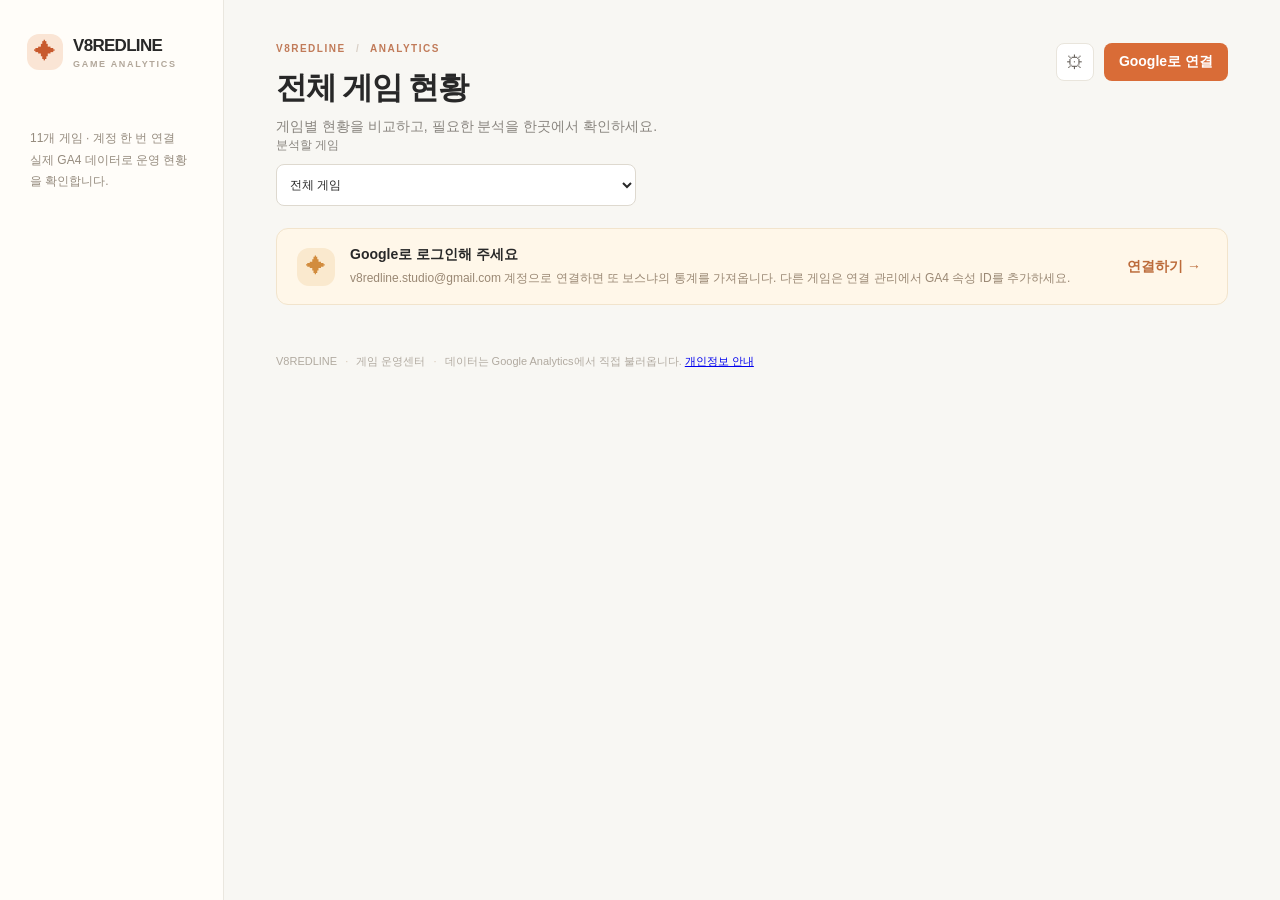
==== index.html @ 9ec0ca40 "Fix report transport from ProjectManager 4fd0109" ====
<!doctype html>
<html lang="ko">
  <head>
    <meta charset="utf-8" />
    <meta name="viewport" content="width=device-width, initial-scale=1" />
    <meta name="referrer" content="strict-origin-when-cross-origin" />
    <meta
      http-equiv="Content-Security-Policy"
      content="default-src 'self'; script-src 'self' https://accounts.google.com/gsi/client; style-src 'self' https://accounts.google.com/gsi/style; connect-src 'self' https://accounts.google.com/gsi/ https://analyticsdata.googleapis.com https://openidconnect.googleapis.com; frame-src https://accounts.google.com/gsi/; img-src 'self' data:; base-uri 'none'; object-src 'none'; form-action 'none'"
    />
    <title>V8REDLINE · 게임 운영센터</title>
    <link rel="stylesheet" href="styles.css?v=d8321d02c9e5" />
    <script defer src="https://accounts.google.com/gsi/client"></script>
    <script defer src="core.js?v=04985d9f2e78"></script>
    <script defer src="attribution.js?v=56ecf8039d36"></script>
    <script defer src="app.js?v=4ebee362d369"></script>
  </head>
  <body>
    <div class="shell">
      <aside class="sidebar">
        <div class="brand">
          <span class="brand-icon">✦</span>
          <div><b>V8REDLINE</b><small>GAME ANALYTICS</small></div>
        </div>
        <p class="nav-label">GAME WORKSPACE</p>
        <a class="nav-item selected" href="#portfolio"><span>▦</span> 전체 게임 현황</a>
        <a class="nav-item" href="#game-detail"><span>◈</span> 선택 게임 상세</a>
        <button id="manage-games" class="nav-item">⚙ 게임 연결 관리</button>
        <p class="sidebar-note">11개 게임 · 계정 한 번 연결<br>실제 GA4 데이터로 운영 현황을 확인합니다.</p>
        <div class="side-footer">
          <span class="dot"></span> Firebase Analytics
          <small>게임 운영 리포트</small>
        </div>
      </aside>
      <main id="overview">
        <header>
          <div>
            <p class="eyebrow">V8REDLINE <span>/</span> ANALYTICS</p>
            <h1 id="page-heading">전체 게임 현황 <span>✦</span></h1>
            <p class="subtitle">
              게임별 현황을 비교하고, 필요한 분석을 한곳에서 확인하세요.
            </p>
          </div>
          <div class="head-actions">
            <button
              id="settings-btn"
              class="icon-btn"
              title="연결 설정"
              aria-label="연결 설정"
            >
              ⚙</button
            ><button id="login-btn" class="btn primary">Google로 연결</button
            ><button id="logout-btn" class="btn subtle hidden">
              연결 끊기
            </button>
          </div>
        </header>
        <label class="game-picker" for="game-select">분석할 게임<select id="game-select"><option value="all">전체 게임</option></select></label>

        <section id="welcome" class="notice">
          <div class="notice-icon">✦</div>
          <div>
            <b>Google로 로그인해 주세요</b>
            <p>
              v8redline.studio@gmail.com 계정으로 연결하면 또 보스냐의 통계를 가져옵니다. 다른 게임은 연결 관리에서 GA4 속성 ID를 추가하세요.
            </p>
          </div>
          <button id="welcome-connect" class="text-btn">연결하기 →</button>
        </section>
        <div id="private-content" hidden>
          <div class="toolbar">
            <div class="status">
              <span id="status-dot" class="status-dot"></span
              ><span id="status-text">연결 전</span
              ><span class="divider">/</span
              ><span id="updated">데이터를 불러오지 않았어요</span>
            </div>
            <div class="filters">
              <label data-ubr>유입 <select id="acquisition"><option value="">전체 유입</option><option value="meta">메타 유료 유입</option></select></label>
              <label data-ubr>캠페인 <select id="campaign"><option value="">전체 캠페인</option></select></label>
              <label data-ubr>광고 <select id="ad"><option value="">전체 광고</option></select></label>
              <label
                >국가
                <select id="country">
                  <option value="">전체 국가</option>
                  <option value="Brazil">브라질</option>
                  <option value="South Korea">대한민국</option>
                </select></label
              ><label
                >기간
                <select id="period">
                  <option value="6daysAgo">최근 7일</option>
                  <option value="27daysAgo" selected>최근 28일</option>
                  <option value="89daysAgo">최근 90일</option>
                </select></label
              ><button id="refresh-btn" class="btn subtle" disabled>
                ↻ 새로고침
              </button>
            </div>
          </div>
          <div
            id="quality-note"
            class="quality-note hidden"
            role="status"
          ></div>
          <section class="panel portfolio" id="portfolio">
            <div class="panel-head"><div><p class="kicker">YOUR GAMES, ONE VIEW</p><h2>게임 포트폴리오</h2><p>선택 기간의 GA4 활성·신규 사용자입니다. 오늘 수치는 처리 중일 수 있습니다.</p></div><span id="portfolio-count" class="tag">연결 대기</span></div>
            <div class="table-wrap"><table><thead><tr><th>게임</th><th>연결 상태</th><th>활성 사용자</th><th>신규 사용자</th><th>속성 시간대</th><th>확인 시각·집계 상태</th><th></th></tr></thead><tbody id="portfolio-body"></tbody></table></div>
            <p class="panel-note">연결 필요·권한 오류·데이터 없음을 구분합니다. 전체 게임의 동일 이용자를 합쳐 계산하지 않습니다. 이 표는 국가·기간 필터를 적용하며 게임 상세의 유입 필터는 제외합니다.</p>
          </section>
          <p id="selected-note" class="quality-note" role="status"></p>
          <div id="detail-summary" hidden>
          <section class="stats" aria-label="핵심 지표">
            <article class="stat">
              <div class="stat-top">
                <span>활성 사용자</span><i class="blue">♟</i>
              </div>
              <strong id="active-users">—</strong
              ><small>선택 기간에 플레이한 사용자</small>
            </article>
            <article class="stat">
              <div class="stat-top">
                <span>신규 사용자</span><i class="gold">✦</i>
              </div>
              <strong id="new-users">—</strong
              ><small>선택 기간에 처음 방문</small>
            </article>
            <article class="stat">
              <div class="stat-top">
                <span>보스 도전</span><i class="red">⚔</i>
              </div>
              <strong id="boss-attempts">—</strong
              ><small>도전 이벤트 횟수</small>
            </article>
            <article class="stat">
              <div class="stat-top">
                <span>광고 보상 획득</span><i class="green">▶</i>
              </div>
              <strong id="rewards-earned">—</strong
              ><small>광고 보상 획득 횟수</small>
            </article>
          </section>
          </div>
          <div id="game-detail" hidden>
          <section class="panel acquisition-panel" id="acquisition-report">
            <div class="panel-head"><div><p class="kicker">META ACQUISITION</p><h2>광고별 설치와 게임 진행</h2><p>선택 기간에 처음 유입된 사용자를 광고별로 비교합니다.</p></div><span class="pill">사용자 수</span></div>
            <p class="acquisition-state">Meta 앱 등록·광고 계정 연결은 완료했으며, 앱 이벤트 수신과 실제 광고 클릭 후 설치 귀속은 아직 검증 전입니다. 아래 표는 추적 매개변수로 Google Analytics에 확인된 메타 유료 유입만 표시합니다.</p>
            <div class="table-wrap"><table class="acquisition-table"><thead><tr><th>기록된 출처</th><th>캠페인 ID</th><th>광고 세트 ID</th><th>광고 ID</th><th>설치 후 첫 실행</th><th>게임 진입</th><th>튜토리얼 완료</th><th>보스 도전</th><th>보스 처치</th><th>광고 보상 획득</th></tr></thead><tbody id="acquisition-table"><tr><td colspan="10" class="empty">연결 후 광고별 기록이 표시됩니다.</td></tr></tbody></table></div>
            <p class="panel-note">다운로드 후 실행하지 않은 설치는 집계되지 않습니다. 각 행동은 사용자 수이며 순차 도달률이 아닙니다. 캠페인이나 광고 ID가 없는 기록은 미확인으로 표시합니다. 메타 광고 관리자의 설치 수와는 집계 기준이 다릅니다.</p>
            <details class="campaign-builder"><summary>광고 연결용 Google Play 링크 만들기</summary><p>메타에서 확인한 숫자 ID를 입력하세요. 광고 유형이 이 링크를 지원하는지 확인하고 신규 설치 경로를 검증한 뒤 사용하세요.</p><div class="filters"><label data-ubr>캠페인 ID<input id="link-campaign" inputmode="numeric" maxlength="32"></label><label>광고 세트 ID<input id="link-adset" inputmode="numeric" maxlength="32"></label><label>광고 ID<input id="link-ad" inputmode="numeric" maxlength="32"></label><button id="build-link" class="btn subtle">링크 만들기</button></div><label class="field">생성된 설치 링크<textarea id="play-link" readonly rows="3"></textarea></label><p id="link-message" role="status"></p></details>
          </section>
          <div class="grid">
            <section class="panel wide" id="progress">
              <div class="panel-head">
                <div>
                  <p class="kicker">PLAYER JOURNEY</p>
                  <h2>첫 플레이 여정</h2>
                  <p>신규 사용자가 각 단계를 순서대로 통과한 비율입니다.</p>
                </div>
                <span class="tag">신규 사용자 기준</span>
              </div>
              <div id="funnel" class="placeholder">
                <span>◈</span>
                <p>연결 후 단계별 진행을 확인할 수 있어요.</p>
              </div>
              <div class="footnote">
                튜토리얼을 건너뛴 사용자는 다음 단계에 포함되지 않을 수
                있습니다. Google의 퍼널 API는 미리보기 단계입니다.
              </div>
            </section>
            <section class="panel narrow" id="ads">
              <div class="panel-head">
                <div>
                  <p class="kicker">MONETIZATION</p>
                  <h2>광고 보상 흐름</h2>
                  <p>요청부터 보상 저장까지</p>
                </div>
                <span class="panel-symbol">▷</span>
              </div>
              <div id="ads-list" class="placeholder">
                <span>◌</span>
                <p>연결 후 광고 흐름을 보여드려요.</p>
              </div>
              <div class="footnote">
                각 값은 사용자 수가 아닌 이벤트 횟수입니다.
              </div>
            </section>
            <section class="panel wide" id="boss">
              <div class="panel-head">
                <div>
                  <p class="kicker">BOSS ENCOUNTERS</p>
                  <h2>보스 도전 현황</h2>
                  <p>지역과 회차별 전투 결과를 확인하세요.</p>
                </div>
                <span class="tag light">일반 · 최종 보스</span>
              </div>
              <div class="table-wrap">
                <table>
                  <thead>
                    <tr>
                      <th>지역</th>
                      <th>회차</th>
                      <th>종류</th>
                      <th>전투 결과</th>
                      <th>승리</th>
                      <th>승률</th>
                    </tr>
                  </thead>
                  <tbody id="boss-table">
                    <tr>
                      <td colspan="6" class="empty">
                        연결 후 보스 기록이 표시됩니다.
                      </td>
                    </tr>
                  </tbody>
                </table>
              </div>
              <div class="footnote">
                저장된 승패 이벤트 기준입니다. 승률은 승리 횟수 ÷ 저장된 결과
                횟수이며, 완료되지 않은 전투는 제외합니다.
              </div>
            </section>
            <section class="panel narrow">
              <div class="panel-head">
                <div>
                  <p class="kicker">RETENTION</p>
                  <h2>다시 찾아온 플레이어</h2>
                  <p>최근 유입된 사용자 코호트</p>
                </div>
                <span class="panel-symbol">↗</span>
              </div>
              <div id="retention" class="placeholder">
                <span>◌</span>
                <p>연결 후 재방문율을 보여드려요.</p>
              </div>
              <div class="footnote">
                8일 전부터 35일 전까지 처음 방문한 사용자를 기준으로 합니다.
                전체 유입·전체 국가 기준이며 광고 필터를 적용하지 않고 1일·7일 후 활동을 봅니다.
              </div>
            </section>
            <section class="panel wide">
              <div class="panel-head">
                <div>
                  <p class="kicker">DAILY ACTIVITY</p>
                  <h2>일별 플레이</h2>
                  <p>기간별 활성 사용자의 흐름</p>
                </div>
                <span class="tag light">일별 활성 사용자</span>
              </div>
              <div id="trend" class="placeholder">
                <span>▥</span>
                <p>연결 후 일별 추이를 보여드려요.</p>
              </div>
              <div class="footnote">
                일별 사용자 수는 날짜마다 중복될 수 있어 기간 전체 사용자 수와
                합계가 다릅니다.
              </div>
            </section>
            <section class="panel narrow">
              <div class="panel-head">
                <div>
                  <p class="kicker">AUTO HUNT</p>
                  <h2>자동사냥 중단</h2>
                  <p>멈춘 이유를 살펴보세요.</p>
                </div>
                <span class="panel-symbol">Ⅱ</span>
              </div>
              <div id="stops" class="placeholder">
                <span>◌</span>
                <p>연결 후 중단 사유를 보여드려요.</p>
              </div>
              <div class="footnote">중단 사유별 이벤트 횟수입니다.</div>
            </section>
            <section class="panel wide">
              <div class="panel-head">
                <div>
                  <p class="kicker">LOOT CHOICES</p>
                  <h2>보스 보상 선택</h2>
                  <p>보상 화면에서 장착·판매·보관한 횟수</p>
                </div>
                <span class="tag light">아이템 선택</span>
              </div>
              <div id="loot" class="placeholder">
                <span>◇</span>
                <p>연결 후 보상 선택을 보여드려요.</p>
              </div>
              <div class="footnote">
                보상 화면에서의 선택이며, 이후 가방에서 다시 처리한 내역과는
                다릅니다.
              </div>
            </section>
            <section class="panel narrow">
              <div class="panel-head">
                <div>
                  <p class="kicker">AD REWARDS</p>
                  <h2>광고 보상 종류</h2>
                  <p>어떤 보상을 선택했을까요?</p>
                </div>
                <span class="panel-symbol">✦</span>
              </div>
              <div id="ad-types" class="placeholder">
                <span>◌</span>
                <p>연결 후 보상 종류를 보여드려요.</p>
              </div>
              <div class="footnote">
                광고 보상 획득 콜백 기준이며 저장 성공과는 다릅니다.
              </div>
            </section>
            <section class="panel wide">
              <div class="panel-head">
                <div>
                  <p class="kicker">PROGRESSION</p>
                  <h2>강화와 회복약</h2>
                  <p>저장에 성공한 강화·구매·사용 횟수</p>
                </div>
                <span class="tag light">행동 횟수</span>
              </div>
              <div id="economy" class="placeholder">
                <span>✚</span>
                <p>연결 후 성장 행동을 보여드려요.</p>
              </div>
              <div class="footnote">
                전투 중 사용 후 나중에 저장되는 회복약은 현재 집계하지 않습니다.
              </div>
            </section>
          </div>
          </div>
        </div>
        <footer>
          V8REDLINE <span>·</span> 게임 운영센터 <span>·</span> 데이터는 Google
          Analytics에서 직접 불러옵니다. <a href="privacy.html">개인정보 안내</a>
        </footer>
      </main>
    </div>
    <dialog id="settings">
      <form method="dialog">
        <div class="modal-head">
          <div>
            <p class="kicker">CONNECTION</p>
            <h2>연결 설정</h2>
          </div>
          <button value="cancel" class="icon-btn" aria-label="닫기">×</button>
        </div>
        <p class="modal-copy">
          Google Cloud에서 만든 웹 애플리케이션 OAuth 클라이언트 ID를
          입력하세요. 프로젝트의 Google Analytics Data API가 활성화되어 있어야
          합니다.
        </p>
        <label class="field">연결할 게임<select id="settings-game"></select></label>
        <label class="field"
          >OAuth 클라이언트 ID<input
            id="client-id"
            type="text"
            autocomplete="off"
            placeholder="…apps.googleusercontent.com" /></label
        ><label class="field"
          >Analytics 속성 ID<input
            id="property-id"
            type="text"
            inputmode="numeric"
            placeholder="숫자 GA4 속성 ID · 비워두면 연결 해제"
        /></label>
        <p class="modal-note">Firebase 프로젝트 이름이 아닌 GA4 숫자 속성 ID를 입력하세요. 또 보스냐의 기본 속성은 561781670입니다. 마초메이드 문서의 후보는 559368796이며 실제 앱 연결을 확인한 뒤 입력하세요.</p>
        <p id="settings-error" class="form-error" role="alert"></p>
        <p class="modal-note">
          연결 설정만 이 브라우저에 저장합니다. 토큰과 보고서는 메모리에서 처리합니다. 로그인 토큰은
          저장하지 않으며 페이지를 닫으면 사라집니다.
        </p>
        <div class="modal-actions">
          <button value="cancel" class="btn subtle">취소</button
          ><button id="save-settings" value="default" class="btn primary">
            설정 저장
          </button>
        </div>
      </form>
    </dialog>
    <div id="toast" role="status" aria-live="polite"></div>
  </body>
</html>
---- styles.css ----
:root {
  --ink: #282828;
  --muted: #89857f;
  --line: #eeeae2;
  --orange: #dc713b;
  --bg: #f8f7f3;
  --green: #438c72;
  --sans:
    -apple-system, BlinkMacSystemFont, "Apple SD Gothic Neo", "Noto Sans KR",
    sans-serif;
}
* {
  box-sizing: border-box;
}
html {
  scroll-behavior: smooth;
}
body {
  margin: 0;
  color: var(--ink);
  background: var(--bg);
  font-family: var(--sans);
  font-size: 14px;
}
.shell {
  min-height: 100vh;
  display: flex;
}
.sidebar {
  width: 224px;
  flex-shrink: 0;
  border-right: 1px solid #eae7df;
  background: #fffdf9;
  padding: 32px 18px;
  display: flex;
  flex-direction: column;
  position: sticky;
  top: 0;
  height: 100vh;
}
.brand {
  display: flex;
  align-items: center;
  gap: 10px;
  padding: 2px 9px 38px;
}
.brand-icon {
  display: grid;
  place-items: center;
  width: 36px;
  height: 36px;
  border-radius: 12px;
  background: #fae5d5;
  color: #c85a2e;
  font-size: 22px;
}
.brand b {
  display: block;
  font-size: 17px;
  letter-spacing: -0.7px;
}
.brand small {
  display: block;
  margin-top: 3px;
  font-size: 9px;
  letter-spacing: 1.7px;
  color: #b2a79a;
  font-weight: 700;
}
.nav-label {
  padding: 0 12px;
  color: #b5aea3;
  font-size: 10px;
  font-weight: 800;
  letter-spacing: 1.4px;
}
.nav-item {
  padding: 12px;
  border-radius: 8px;
  color: #817c75;
  text-decoration: none;
  font-weight: 650;
  margin: 3px 0;
}
.nav-item span {
  display: inline-block;
  width: 27px;
  font-size: 16px;
}
.nav-item:hover,
.nav-item.selected {
  color: #b9512a;
  background: #fff0e5;
}
.side-footer {
  margin-top: auto;
  border-top: 1px solid var(--line);
  padding: 20px 10px 0;
  color: #716c63;
  font-size: 12px;
  font-weight: 650;
}
.side-footer small {
  display: block;
  color: #b1aaa0;
  margin: 7px 0 0 15px;
  font-weight: 400;
}
.dot,
.status-dot {
  display: inline-block;
  width: 7px;
  height: 7px;
  background: #79ad8a;
  border-radius: 50%;
  margin-right: 6px;
}
main {
  max-width: 1710px;
  padding: 43px 52px 30px;
  width: 100%;
  margin: auto;
}
header {
  display: flex;
  align-items: flex-start;
  justify-content: space-between;
  gap: 20px;
}
.eyebrow,
.kicker {
  margin: 0;
  color: #c17b59;
  font-size: 10px;
  font-weight: 800;
  letter-spacing: 1.5px;
}
.eyebrow span {
  color: #d8cfc5;
  margin: 0 6px;
}
h1 {
  margin: 13px 0 6px;
  font-size: 31px;
  letter-spacing: -1.5px;
}
h1 span {
  color: #e8a45e;
  font-size: 18px;
}
.subtitle,
.panel-head p:not(.kicker) {
  color: var(--muted);
  margin: 0;
  line-height: 1.6;
}
.head-actions,
.filters,
.toolbar,
.status {
  display: flex;
  align-items: center;
  gap: 10px;
}
.btn,
.icon-btn,
.text-btn {
  font: inherit;
  cursor: pointer;
  border: 0;
}
.btn {
  padding: 10px 15px;
  border-radius: 8px;
  font-weight: 700;
  white-space: nowrap;
}
.primary {
  background: #d96c37;
  color: white;
}
.primary:hover {
  background: #c95f2e;
}
.subtle,
.icon-btn {
  background: white;
  color: #68635d;
  border: 1px solid #e9e5dc;
}
.subtle:disabled {
  opacity: 0.48;
  cursor: not-allowed;
}
.icon-btn {
  height: 38px;
  width: 38px;
  border-radius: 8px;
  font-size: 18px;
}
.hidden {
  display: none !important;
}
.toolbar {
  justify-content: space-between;
  margin: 30px 0 20px;
  gap: 15px;
  flex-wrap: wrap;
}
.status {
  font-size: 12px;
  color: #928c83;
}
.status-dot {
  background: #c7bfb4;
}
.status-dot.on {
  background: #64aa80;
}
.divider {
  color: #d7d2ca;
}
.filters label {
  color: #968d81;
  font-size: 12px;
  font-weight: 650;
}
.filters select {
  font: inherit;
  font-size: 12px;
  color: #4d4842;
  border: 1px solid #e9e5dc;
  padding: 9px 24px 9px 10px;
  border-radius: 7px;
  background: #fff;
  margin-left: 5px;
}
.notice {
  display: flex;
  align-items: center;
  gap: 15px;
  padding: 17px 20px;
  background: #fff7e9;
  border: 1px solid #f2e4cc;
  border-radius: 12px;
  margin-bottom: 20px;
}
.notice-icon {
  display: grid;
  place-items: center;
  flex-shrink: 0;
  width: 38px;
  height: 38px;
  border-radius: 12px;
  background: #fae9ce;
  color: #d28c3e;
  font-size: 20px;
}
.notice b {
  font-size: 14px;
}
.notice p {
  margin: 5px 0 0;
  color: #9a8874;
  font-size: 12px;
  line-height: 1.5;
}
.text-btn {
  margin-left: auto;
  flex-shrink: 0;
  background: none;
  color: #bc6b3a;
  font-weight: 750;
}
.stats {
  display: grid;
  grid-template-columns: repeat(4, minmax(0, 1fr));
  gap: 14px;
}
.stat,
.panel {
  background: white;
  border: 1px solid #ede9e1;
  border-radius: 13px;
  box-shadow: 0 3px 12px rgba(70, 51, 24, 0.025);
}
.stat {
  padding: 19px 21px;
}
.stat-top {
  display: flex;
  align-items: center;
  justify-content: space-between;
  color: #837b71;
  font-weight: 700;
  font-size: 12px;
}
.stat i {
  font-style: normal;
  display: grid;
  place-items: center;
  width: 31px;
  height: 31px;
  border-radius: 9px;
  font-size: 15px;
}
.blue {
  background: #eaf2fb;
  color: #6f96bc;
}
.gold {
  background: #fdf1d9;
  color: #d7a354;
}
.red {
  background: #faeae5;
  color: #ce8067;
}
.green {
  background: #e5f3eb;
  color: #65a381;
}
.stat strong {
  display: block;
  font-size: 29px;
  letter-spacing: -1px;
  margin: 12px 0 6px;
}
.stat small {
  color: #aaa39a;
  font-size: 11px;
}
.grid {
  display: grid;
  grid-template-columns: 2fr 1fr;
  gap: 14px;
  margin-top: 15px;
}
.panel {
  padding: 23px;
  min-width: 0;
}
.panel-head {
  display: flex;
  justify-content: space-between;
  gap: 10px;
  align-items: flex-start;
}
.panel-head h2 {
  font-size: 17px;
  margin: 8px 0 3px;
  letter-spacing: -0.5px;
}
.panel-head p:not(.kicker) {
  font-size: 12px;
}
.tag {
  padding: 6px 9px;
  border-radius: 7px;
  font-size: 10px;
  font-weight: 700;
  color: #b67a40;
  background: #fcf2e1;
  white-space: nowrap;
}
.tag.light {
  color: #898179;
  background: #f6f4ef;
}
.panel-symbol {
  color: #d7bfa8;
  font-size: 24px;
}
.placeholder {
  min-height: 150px;
  display: flex;
  flex-direction: column;
  align-items: center;
  justify-content: center;
  text-align: center;
  color: #aaa39a;
  font-size: 12px;
}
.placeholder span {
  color: #ded6c9;
  font-size: 30px;
}
.placeholder p {
  margin: 8px 0;
}
.footnote {
  border-top: 1px solid #f1eee8;
  padding-top: 12px;
  color: #aaa39b;
  font-size: 11px;
  line-height: 1.55;
}
.table-wrap {
  overflow: auto;
  min-height: 145px;
}
table {
  width: 100%;
  border-collapse: collapse;
  margin: 18px 0 6px;
  text-align: left;
  font-size: 12px;
}
th {
  font-weight: 650;
  color: #a49b90;
  background: #faf9f6;
  padding: 10px;
}
td {
  padding: 12px 10px;
  border-bottom: 1px solid #f4f1eb;
}
td.empty {
  text-align: center;
  color: #aaa39a;
  padding: 35px;
}
.bars {
  display: grid;
  gap: 15px;
  margin: 22px 0;
}
.bar-row {
  display: grid;
  grid-template-columns: 112px 1fr auto;
  align-items: center;
  gap: 10px;
  font-size: 12px;
}
.bar-row .track {
  height: 9px;
  background: #f5f1eb;
  border-radius: 9px;
  overflow: hidden;
}
.bar-row .fill {
  height: 100%;
  background: #d97846;
  border-radius: 9px;
}
.bar-row b {
  font-size: 12px;
}
.ad-row,
.retention-row {
  display: flex;
  justify-content: space-between;
  align-items: center;
  padding: 13px 0;
  border-bottom: 1px solid #f4f1eb;
  font-size: 12px;
}
.ad-row b,
.retention-row b {
  font-size: 15px;
}
.list-body {
  margin: 12px 0;
  min-height: 125px;
}
.trend {
  height: 165px;
  display: flex;
  gap: 4px;
  align-items: flex-end;
  padding: 15px 0;
}
.trend-bar {
  min-width: 3px;
  flex: 1;
  background: #e4a180;
  border-radius: 4px 4px 0 0;
}
.trend-bar:hover {
  background: #cc7449;
}
footer {
  padding: 29px 0 0;
  color: #b1aaa0;
  font-size: 11px;
}
footer span {
  margin: 0 5px;
  color: #d8c9b8;
}
dialog {
  width: min(500px, calc(100% - 32px));
  border: 0;
  border-radius: 14px;
  padding: 25px;
  color: var(--ink);
  box-shadow: 0 20px 80px #3333;
}
dialog::backdrop {
  background: #2a241e80;
}
.modal-head {
  display: flex;
  align-items: center;
  justify-content: space-between;
}
.modal-head h2 {
  margin: 8px 0;
  font-size: 20px;
}
.modal-copy,
.modal-note {
  font-size: 12px;
  color: #91887e;
  line-height: 1.7;
}
.field {
  display: block;
  margin: 18px 0;
  font-size: 12px;
  font-weight: 700;
}
.field input {
  width: 100%;
  padding: 12px;
  margin-top: 8px;
  border: 1px solid #ded8cd;
  border-radius: 8px;
  font: inherit;
}
.modal-actions {
  display: flex;
  justify-content: flex-end;
  gap: 8px;
  margin-top: 22px;
}
#toast {
  position: fixed;
  bottom: 20px;
  right: 20px;
  background: #332e28;
  color: white;
  padding: 12px 16px;
  border-radius: 8px;
  max-width: 420px;
  display: none;
  z-index: 5;
}
#toast.visible {
  display: block;
}
@media (max-width: 1000px) {
  .sidebar {
    width: 65px;
    padding: 25px 8px;
  }
  .brand {
    padding: 0 4px 30px;
  }
  .brand div,
  .nav-label,
  .side-footer,
  .nav-item:not(.selected) {
    display: none;
  }
  .nav-item {
    font-size: 0;
  }
  .nav-item span {
    font-size: 17px;
    width: auto;
  }
  main {
    padding: 32px 24px;
  }
  .grid {
    grid-template-columns: 1fr 1fr;
  }
}
@media (max-width: 680px) {
  .sidebar {
    display: none;
  }
  main {
    padding: 25px 15px;
  }
  h1 {
    font-size: 25px;
  }
  .subtitle {
    font-size: 12px;
  }
  .head-actions {
    gap: 5px;
  }
  .head-actions .btn {
    font-size: 12px;
    padding: 10px;
  }
  .stats {
    grid-template-columns: 1fr 1fr;
  }
  .grid {
    grid-template-columns: 1fr;
  }
  .stat {
    padding: 16px;
  }
  .stat strong {
    font-size: 24px;
  }
  .toolbar {
    align-items: flex-start;
  }
  .filters {
    width: 100%;
    flex-wrap: wrap;
  }
  .notice {
    align-items: flex-start;
  }
  .notice .text-btn {
    display: none;
  }
  .bar-row {
    grid-template-columns: 92px 1fr auto;
  }
}

@media (max-width: 480px) {
  header {
    display: block;
  }
  .head-actions {
    margin-top: 16px;
  }
  h1 {
    white-space: nowrap;
  }
  .subtitle {
    max-width: 350px;
  }
  .bar-row {
    grid-template-columns: 78px 1fr auto;
    gap: 7px;
  }
  .bar-row b {
    font-size: 10px;
  }
}

.form-error {
  color: #b5492e;
  font-size: 12px;
  min-height: 1em;
  margin: 0;
}

.quality-note {
  padding: 12px 16px;
  margin-bottom: 16px;
  background: #fff7e9;
  border: 1px solid #f2e4cc;
  color: #8e6443;
  border-radius: 9px;
  font-size: 12px;
  line-height: 1.5;
}

/* The page shell is public; only show report controls after Analytics authorizes the signed-in user. */
#private-content[hidden],
body:not(.analytics-visible) .nav-label,
body:not(.analytics-visible) .nav-item,
body:not(.analytics-visible) .side-footer {
  display: none !important;
}

.acquisition-panel { margin-top: 15px; }
.acquisition-table { min-width: 1040px; }
.acquisition-table td { overflow-wrap: anywhere; }
.acquisition-state { background: #fff5e6; border: 1px solid #f0dfc2; border-radius: 8px; padding: 12px; color: #8e653d; line-height: 1.6; }
.campaign-builder { border-top: 1px solid var(--line); margin-top: 15px; padding-top: 15px; }
.campaign-builder summary { cursor: pointer; font-weight: 650; }
.campaign-builder p { color: var(--muted); line-height: 1.6; }
.campaign-builder .filters { flex-wrap: wrap; justify-content: flex-start; }
.campaign-builder input { max-width: 180px; border: 1px solid var(--line); padding: 8px; border-radius: 6px; }
.campaign-builder textarea { width: 100%; resize: vertical; border: 1px solid var(--line); padding: 10px; border-radius: 6px; font: 12px/1.6 var(--sans); }

.toolbar { flex-wrap: wrap; }
.toolbar > .filters { flex-wrap: wrap; }
.toolbar select { max-width: 190px; }

/* Keep wide report tables inside their own horizontal scroll area. */
main { min-width: 0; }

/* Portfolio shell shared by every game. */
[hidden] { display: none !important; }
.game-picker { display: grid; gap: 10px; padding: 8px 10px 24px; color: var(--muted); font-size: 12px; }
.game-picker select { width: 100%; min-height: 42px; border: 1px solid #ded9cf; border-radius: 8px; padding: 9px; background: #fff; color: var(--ink); font: inherit; }
.sidebar .nav-item { text-align: left; border: 0; background: transparent; cursor: pointer; font-family: inherit; }
.sidebar .nav-item.selected { background: #f8eee5; }
.sidebar-note { padding: 8px 12px; color: #958b7e; font-size: 12px; line-height: 1.8; }
.portfolio { margin-bottom: 22px; }
.portfolio table { min-width: 850px; width: 100%; }
.portfolio td { vertical-align: middle; }
.portfolio td:first-child { color: var(--ink); font-weight: 650; }
.portfolio td:nth-child(6) { max-width: 310px; white-space: normal; line-height: 1.6; }
.portfolio .panel-note { line-height: 1.7; margin-top: 16px; }
#detail-summary { margin-bottom: 22px; }
#selected-note { margin-bottom: 22px; }
.field select { width: 100%; border: 1px solid #ded9cf; border-radius: 8px; padding: 12px; color: var(--ink); background: white; font: inherit; }
.status-dot.loading { width: 14px; height: 14px; background: transparent; border: 2px solid #e7d8ca; border-top-color: #bc633b; animation: analytics-spin 0.8s linear infinite; }
@keyframes analytics-spin { to { transform: rotate(360deg); } }
button:focus-visible, select:focus-visible, a:focus-visible { outline: 2px solid #bc633b; outline-offset: 3px; }
@media (prefers-reduced-motion: reduce) { html { scroll-behavior: auto; } .status-dot.loading { animation-duration: 2s; } }
@media (max-width: 1000px) { .game-picker { padding: 0 0 12px; } .sidebar-note { display: none; } }
@media (max-width: 680px) { .game-picker { min-width: 150px; } .portfolio .panel-head { align-items: flex-start; gap: 12px; } }

main > .game-picker { max-width: 360px; padding: 0 0 22px; }
@media (max-width: 1000px) { .sidebar { width: 65px; } }

/* Keep the login and report headings at the top of the workspace. */
main { margin: 0 auto; }
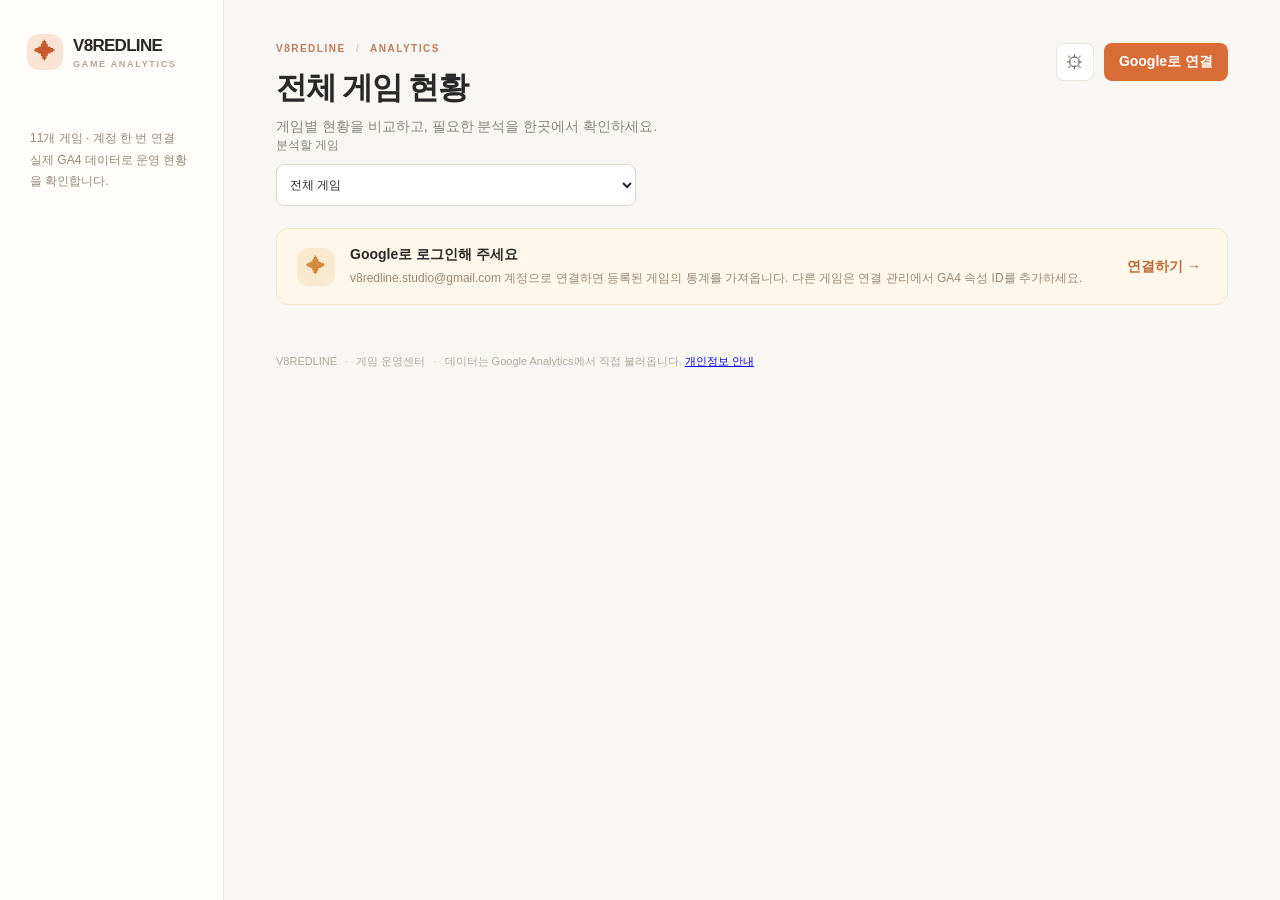
==== commit 216fd86b: "Connect UnderSpark Analytics from ProjectManager 02d43fd Publish the verified GA4 property 560510698" ====
--- a/index.html
+++ b/index.html
@@ -11,7 +11,7 @@
     <title>V8REDLINE · 게임 운영센터</title>
     <link rel="stylesheet" href="styles.css?v=d8321d02c9e5" />
     <script defer src="https://accounts.google.com/gsi/client"></script>
-    <script defer src="core.js?v=04985d9f2e78"></script>
+    <script defer src="core.js?v=515b680a295e"></script>
     <script defer src="attribution.js?v=56ecf8039d36"></script>
     <script defer src="app.js?v=4ebee362d369"></script>
   </head>
@@ -62,7 +62,7 @@
           <div>
             <b>Google로 로그인해 주세요</b>
             <p>
-              v8redline.studio@gmail.com 계정으로 연결하면 또 보스냐의 통계를 가져옵니다. 다른 게임은 연결 관리에서 GA4 속성 ID를 추가하세요.
+              v8redline.studio@gmail.com 계정으로 연결하면 등록된 게임의 통계를 가져옵니다. 다른 게임은 연결 관리에서 GA4 속성 ID를 추가하세요.
             </p>
           </div>
           <button id="welcome-connect" class="text-btn">연결하기 →</button>
